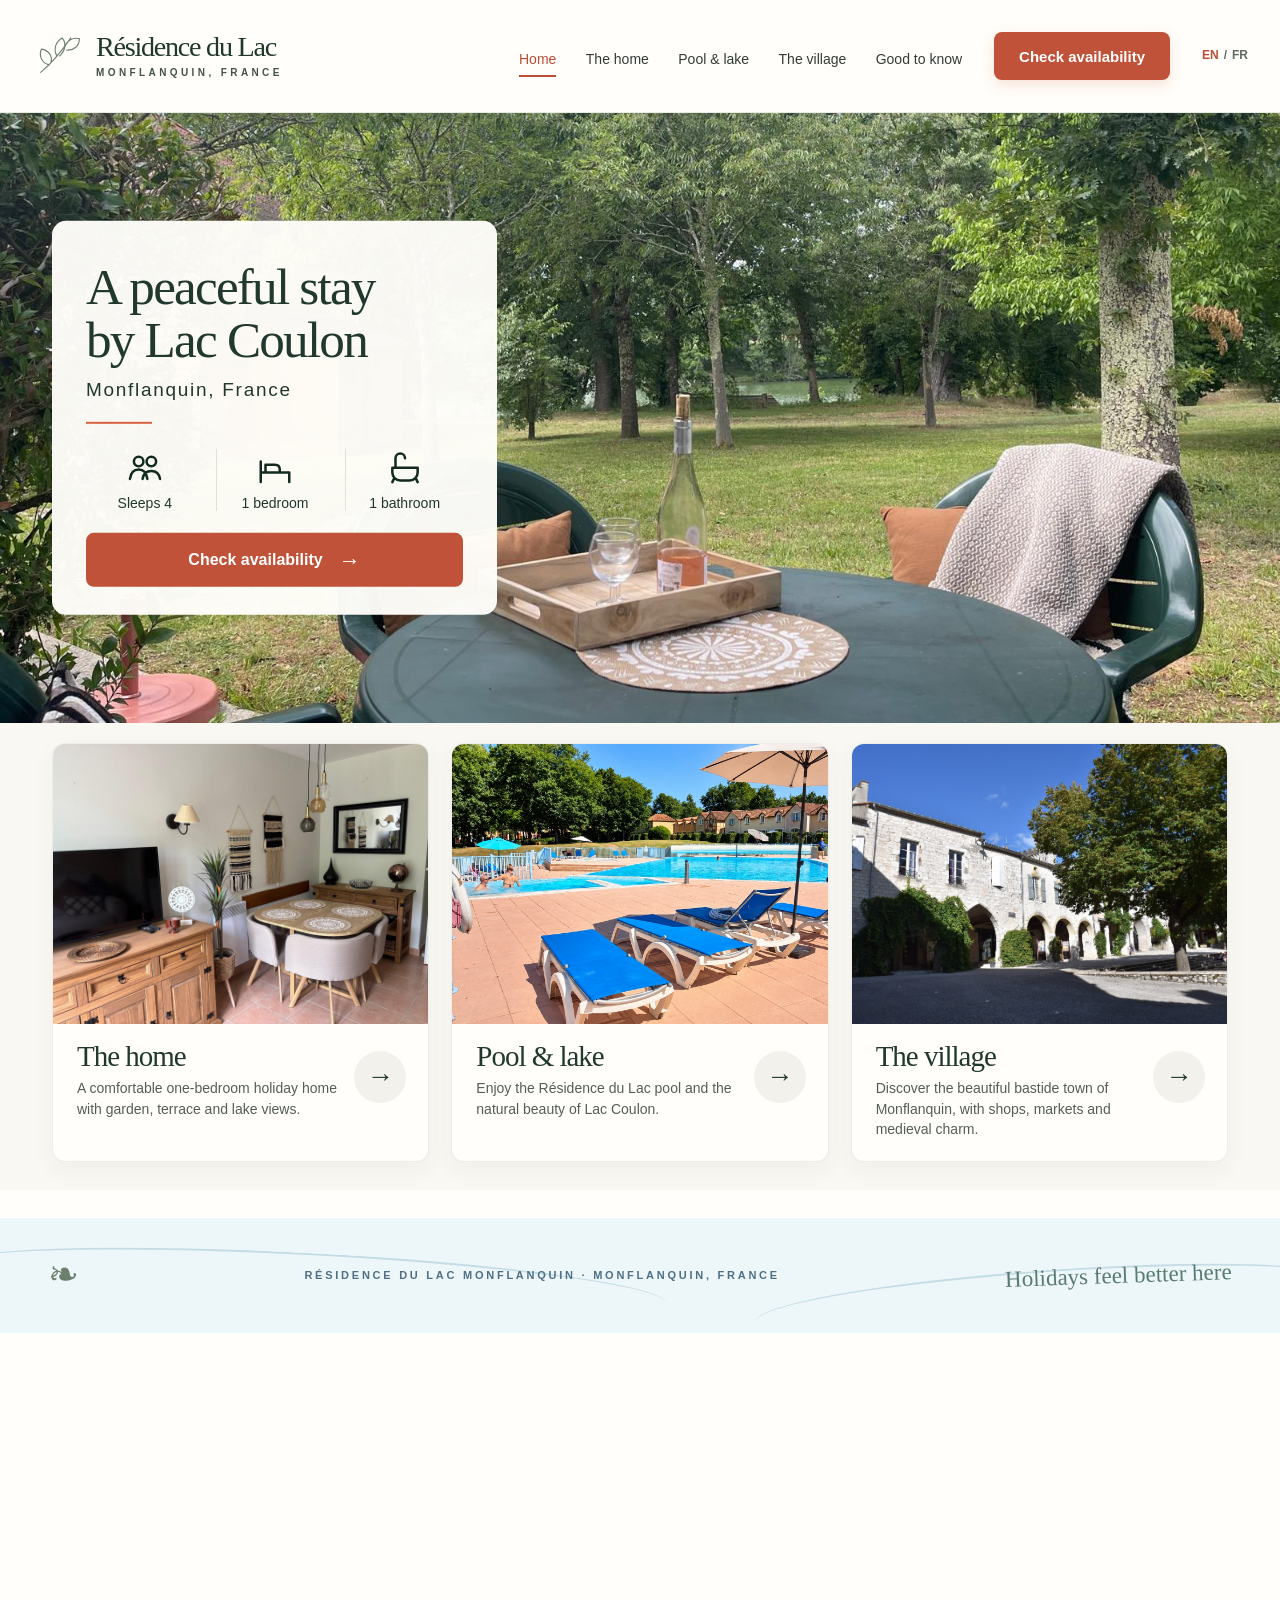
==== index.html @ 919e7327 "Publish private review build" ====
<!doctype html>
<html lang="en">
<head>
  <meta charset="utf-8">
  <meta name="viewport" content="width=device-width, initial-scale=1">
  <meta name="robots" content="noindex, nofollow">
  <title>Résidence du Lac Monflanquin — review</title>
  <meta name="description" content="English and French website review for Résidence du Lac Monflanquin.">
  <meta property="og:type" content="website">
  <meta property="og:title" content="Résidence du Lac Monflanquin — website review">
  <meta property="og:description" content="Preview the proposed English and French holiday-home website.">
  <meta property="og:url" content="https://dan-dsilva-wq.github.io/residence-du-lac-monflanquin-preview/">
  <meta property="og:image" content="https://dan-dsilva-wq.github.io/residence-du-lac-monflanquin-preview/wordpress-theme/lac-coulon-stay/assets/images/terrace-lake.jpg">
  <meta name="twitter:card" content="summary_large_image">
  <meta http-equiv="refresh" content="0; url=./preview/">
  <link rel="canonical" href="./preview/">
</head>
<body>
  <p><a href="./preview/">Open the Résidence du Lac Monflanquin review</a></p>
</body>
</html>
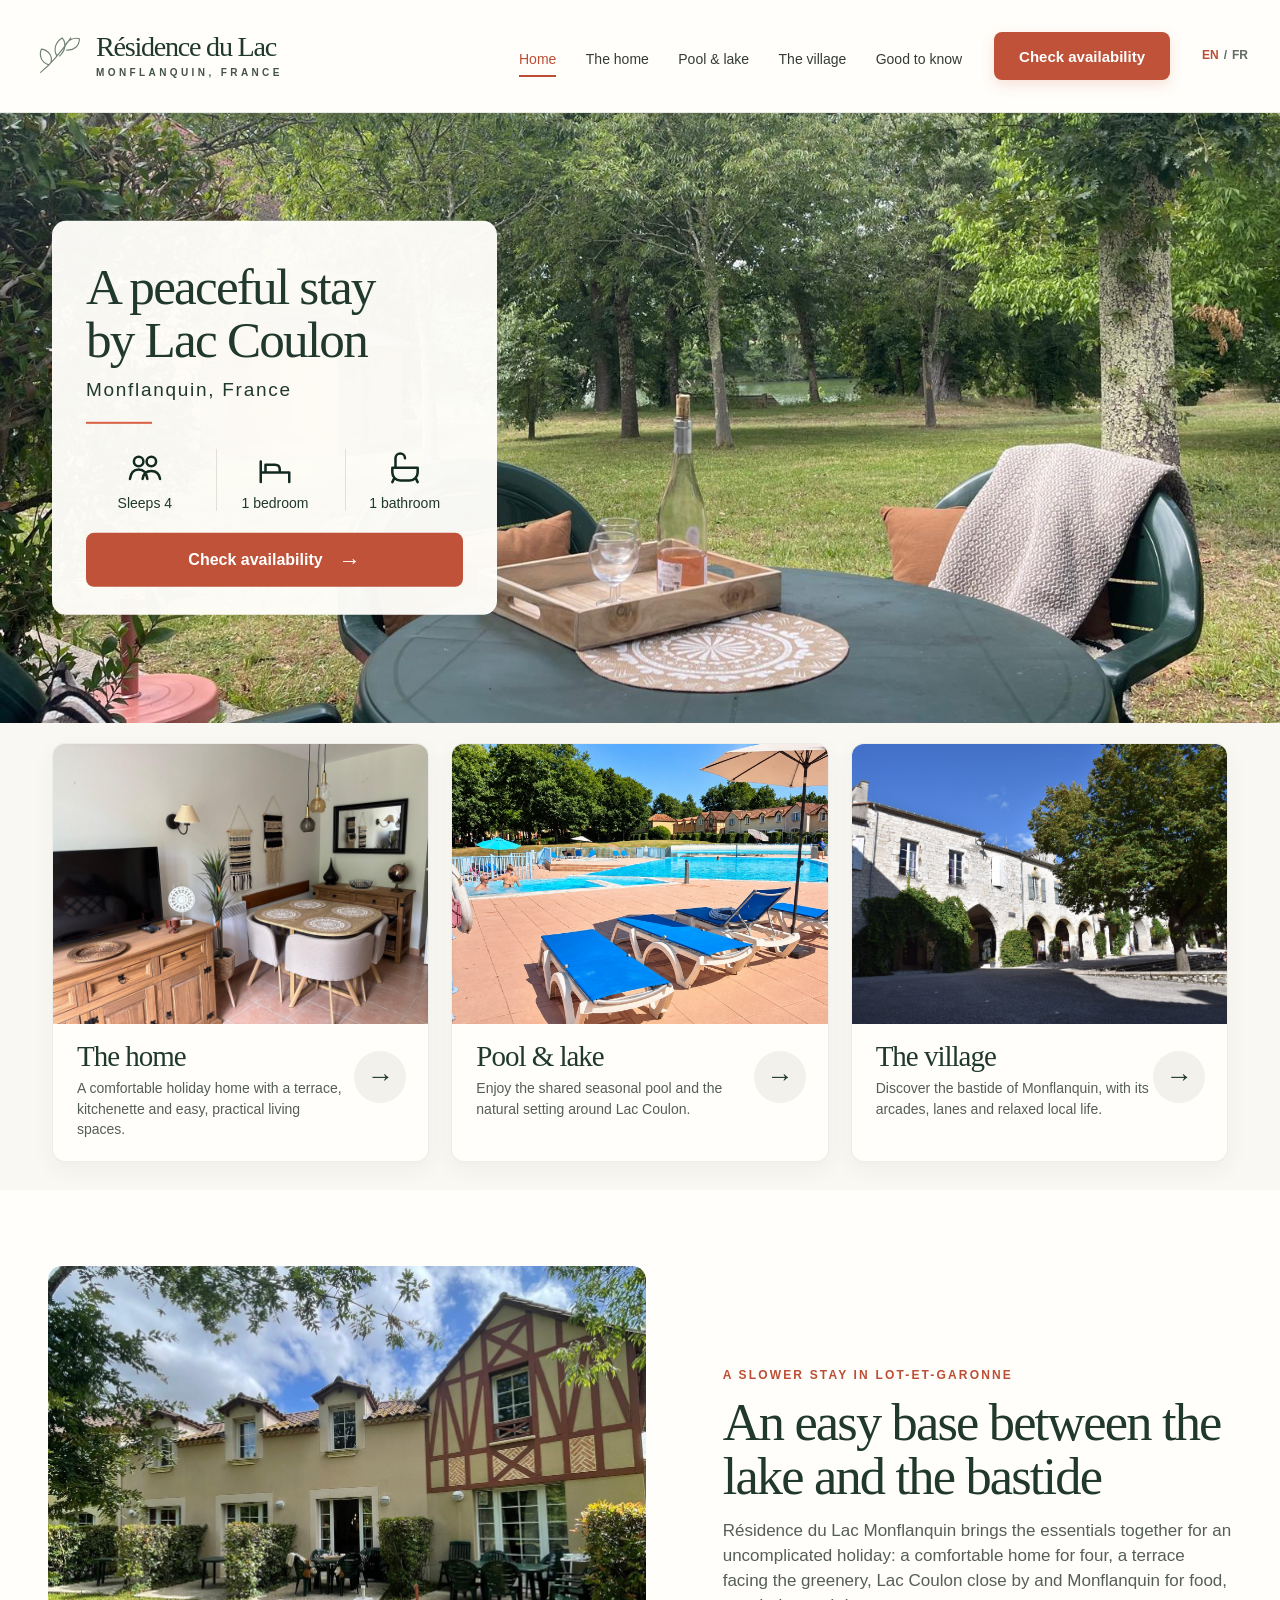
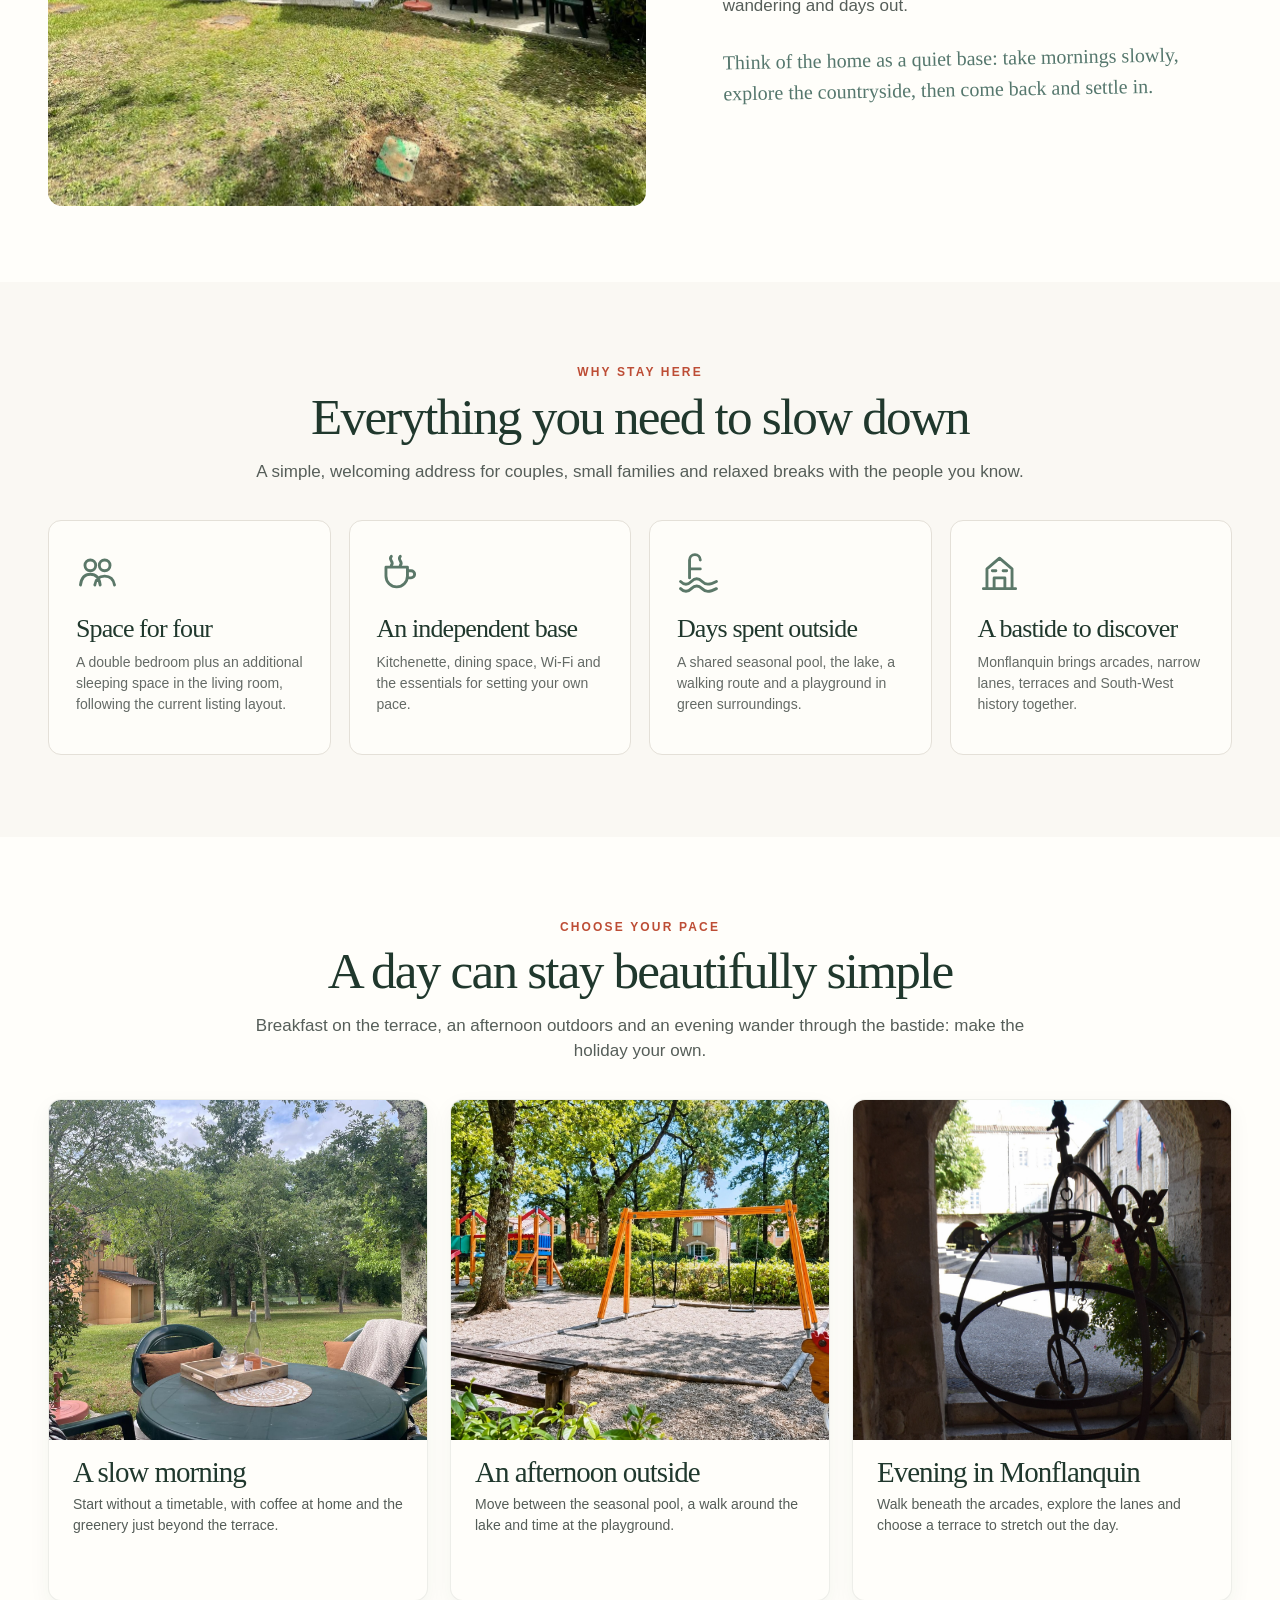
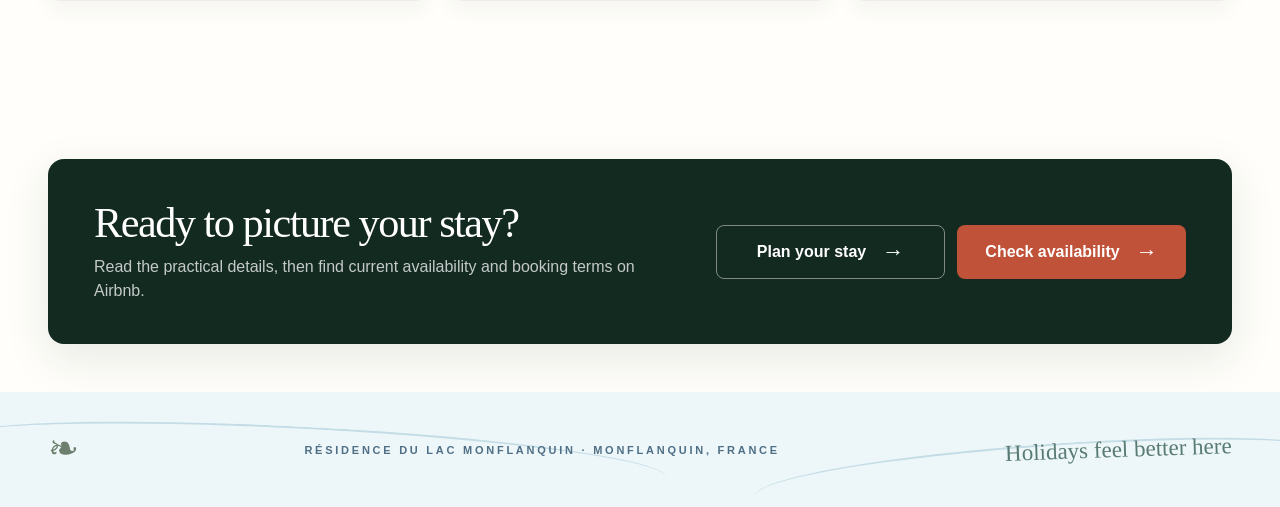
==== commit 81e65410: "Expand bilingual property review" ====
--- a/index.html
+++ b/index.html
@@ -9,8 +9,8 @@
   <meta property="og:type" content="website">
   <meta property="og:title" content="Résidence du Lac Monflanquin — website review">
   <meta property="og:description" content="Preview the proposed English and French holiday-home website.">
-  <meta property="og:url" content="https://dan-dsilva-wq.github.io/residence-du-lac-monflanquin-preview/">
-  <meta property="og:image" content="https://dan-dsilva-wq.github.io/residence-du-lac-monflanquin-preview/wordpress-theme/lac-coulon-stay/assets/images/terrace-lake.jpg">
+  <meta property="og:url" content="https://trish-lac.vercel.app/">
+  <meta property="og:image" content="https://trish-lac.vercel.app/wordpress-theme/lac-coulon-stay/assets/images/terrace-lake.jpg">
   <meta name="twitter:card" content="summary_large_image">
   <meta http-equiv="refresh" content="0; url=./preview/">
   <link rel="canonical" href="./preview/">
